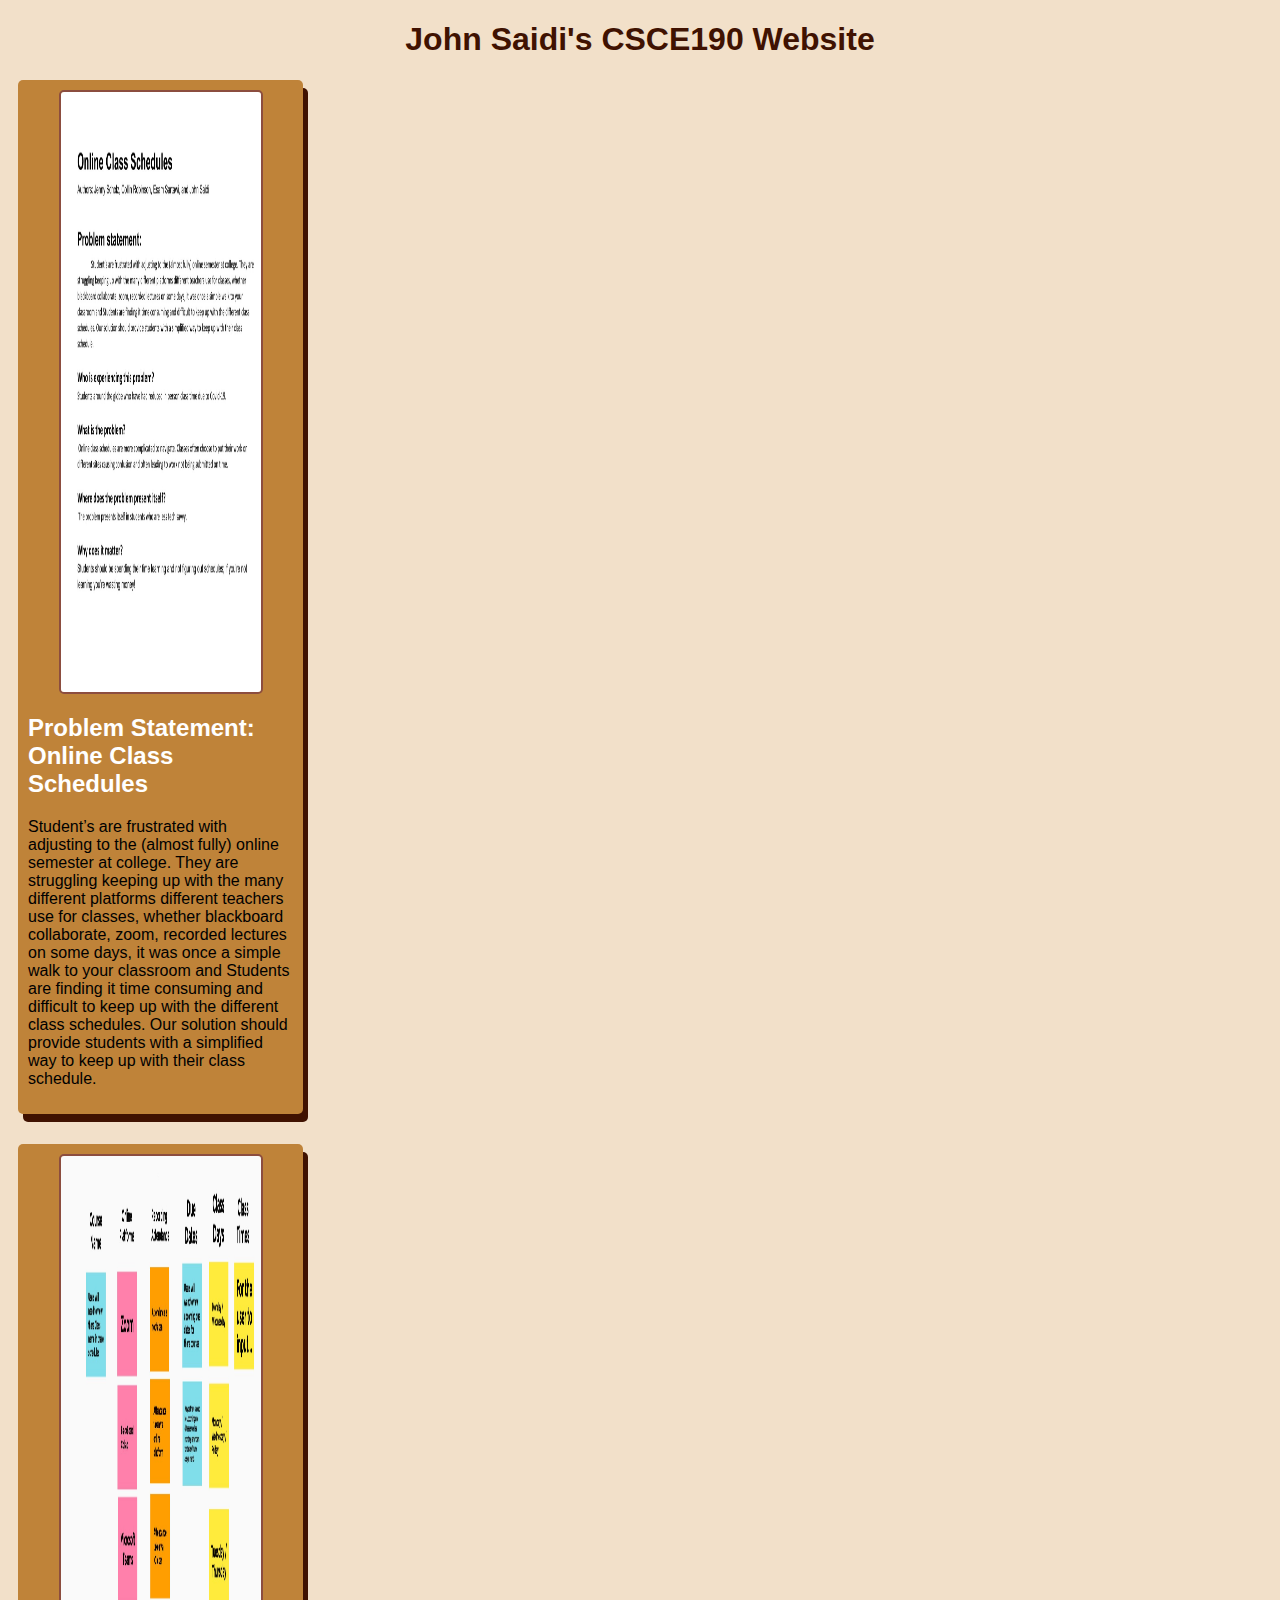
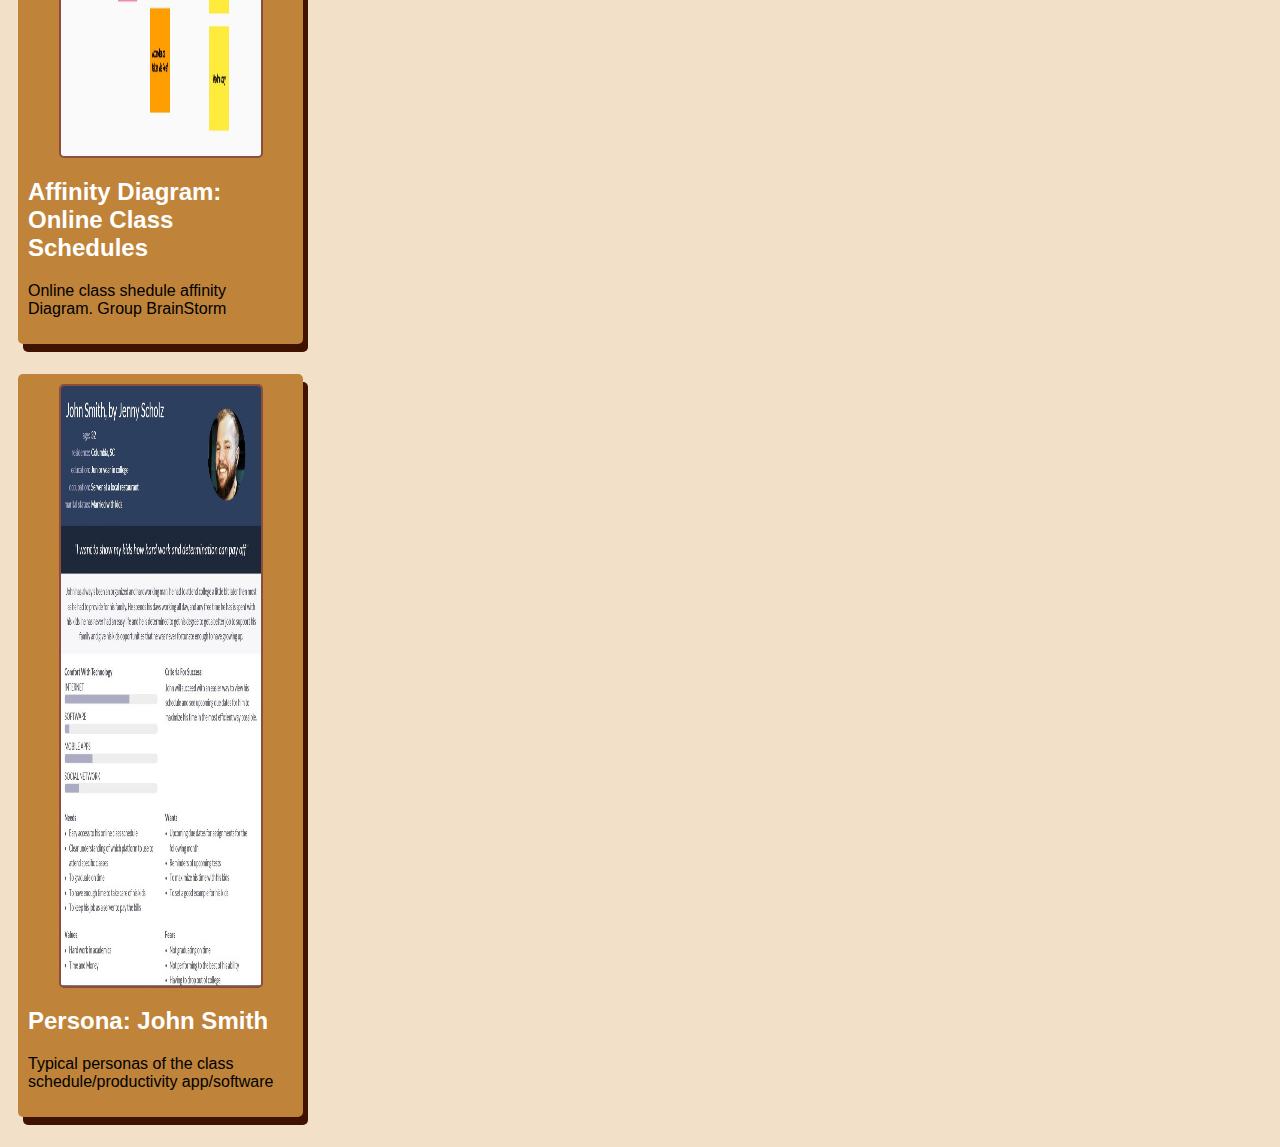
==== index.html @ 9ff36055 "Peronas" ====
<!DOCTYPE html>
<html lang="en">
<head>
    <meta charset="UTF-8">
    <meta name="viewport" content="width=device-width, initial-scale=1.0">
    <link rel="stylesheet" href="style.css">
    <title>CSCE 190: John Saidi</title>
</head>
<body>
    <h1>John Saidi's CSCE190 Website</h1>

        <section class="assignment">
            <a href="files/problem-statement.pdf"><img src="images/problem-statement.png" alt="Problem Statement PDF" width="500" height="600"></a>
            <a href="files/problem-statement.pdf"><h2>Problem Statement: Online Class Schedules </h2></a>
            <p>
                Student’s are frustrated with adjusting to the (almost fully) online semester at college. They are struggling keeping up with the many different platforms different teachers use for classes, whether blackboard collaborate, zoom, recorded lectures on some days, it was once a simple walk to your classroom and Students are finding it time consuming and difficult to keep up with the different class schedules. Our solution should provide students with a simplified way to keep up with their class schedule.
            </p>
        </section>

        <section class="assignment">
            <a href="files/Affinity Diagram - Online Class Schedules.pdf"><img src="images/AD.png" alt="Affinity Diagram PDF" width="500" height="600"></a>
            <a href="files/Affinity Diagram - Online Class Schedules.pdf"><h2>Affinity Diagram: Online Class Schedules </h2></a>
            <p>
                Online class shedule affinity Diagram. Group BrainStorm  
            </p>
        </section>

        <section class="assignment">
            <a href="files/combine_personas(1).pdf"><img src="images/personas_SharedScreenshot.png.jpg" alt="Affinity Diagram PDF" width="500" height="600"></a>
            <a href="files/combine_personas(1).pdf"><h2>Persona: John Smith </h2></a>
            <p>
                Typical personas of the class schedule/productivity app/software
            </p>
        </section>
</body>
</html>
---- style.css ----
body {
    background:#F2E0C9;
    font-family:Arial, Helvetica, sans-serif;
}

.assignments {
    display:flex;
    flex-wrap:wrap;
}

.assignment {
    width:21%;
    padding:10px;
    margin:10px;
    margin-bottom: 30px;
    background:#BF8339;
    border-radius:5px;
    box-shadow: 5px 8px #401201;
}

.assignment img {
    width:200px;
    border: 2px solid #8C4D3F;
    margin-right:20px;
    border-radius:5px;
    display:block;
    margin:auto;
}

h1 {
    color: #401201;
    text-align:center;
}

a {
    text-decoration:none;
    color:#fff;
}

.assignment a:hover {
    color:#401201;
}
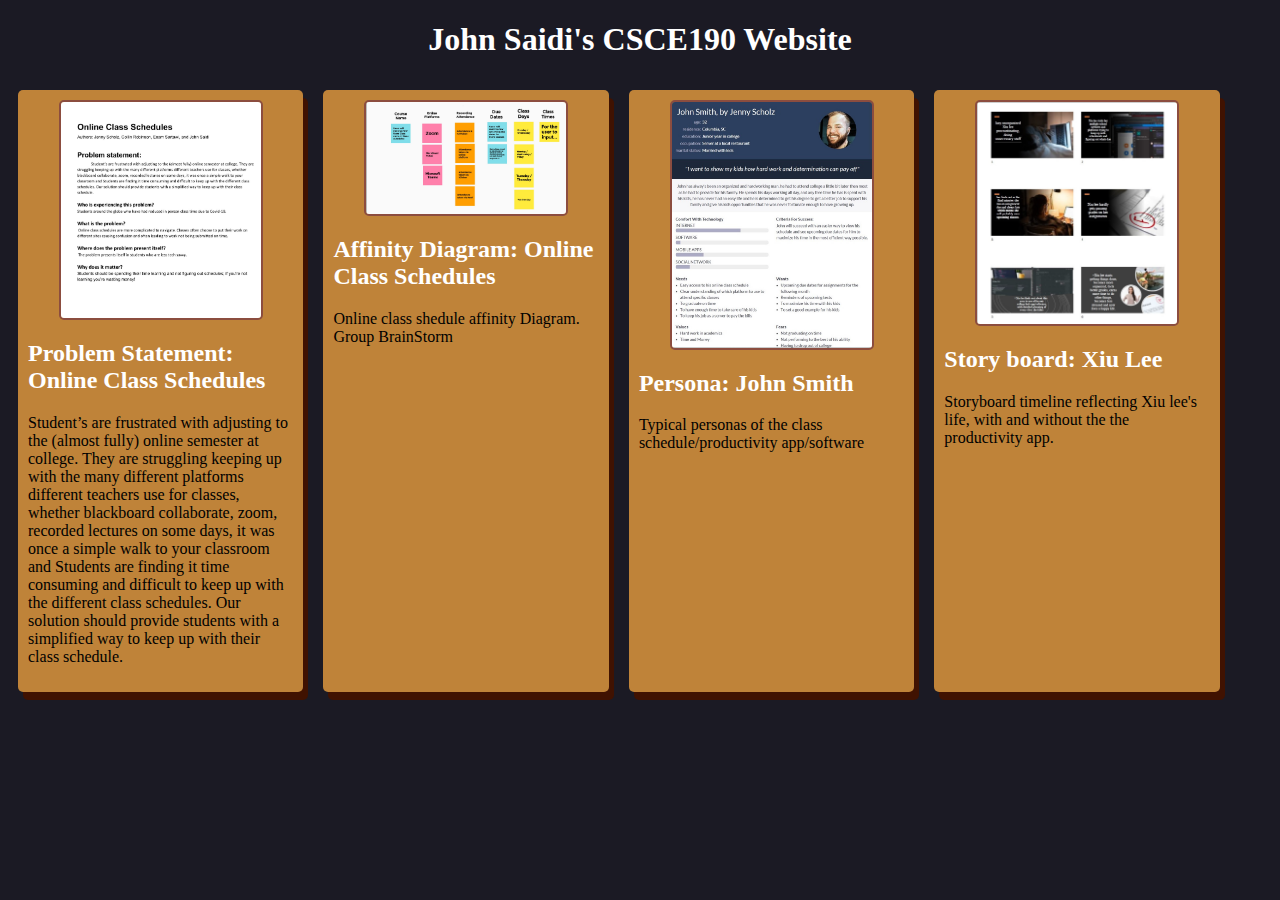
==== commit e2abc71c: "10/11/20" ====
--- a/index.html
+++ b/index.html
@@ -8,29 +8,50 @@
 </head>
 <body>
     <h1>John Saidi's CSCE190 Website</h1>
-
+    <div class="assignments">
         <section class="assignment">
-            <a href="files/problem-statement.pdf"><img src="images/problem-statement.png" alt="Problem Statement PDF" width="500" height="600"></a>
+            
+            <a href="files/problem-statement.pdf"><img src="images/problem-statement.png" alt="Problem Statement PDF"></a>
             <a href="files/problem-statement.pdf"><h2>Problem Statement: Online Class Schedules </h2></a>
-            <p>
+            <p class="details">
                 Student’s are frustrated with adjusting to the (almost fully) online semester at college. They are struggling keeping up with the many different platforms different teachers use for classes, whether blackboard collaborate, zoom, recorded lectures on some days, it was once a simple walk to your classroom and Students are finding it time consuming and difficult to keep up with the different class schedules. Our solution should provide students with a simplified way to keep up with their class schedule.
             </p>
+            
         </section>
 
         <section class="assignment">
-            <a href="files/Affinity Diagram - Online Class Schedules.pdf"><img src="images/AD.png" alt="Affinity Diagram PDF" width="500" height="600"></a>
+        
+            <a href="files/Affinity Diagram - Online Class Schedules.pdf"><img src="images/AD.png" alt="Affinity Diagram PDF"></a>
             <a href="files/Affinity Diagram - Online Class Schedules.pdf"><h2>Affinity Diagram: Online Class Schedules </h2></a>
-            <p>
+            <p class="details">
                 Online class shedule affinity Diagram. Group BrainStorm  
-            </p>
+            </p> 
+        
         </section>
 
         <section class="assignment">
-            <a href="files/combine_personas(1).pdf"><img src="images/personas_SharedScreenshot.png.jpg" alt="Affinity Diagram PDF" width="500" height="600"></a>
-            <a href="files/combine_personas(1).pdf"><h2>Persona: John Smith </h2></a>
-            <p>
+          
+            <a href="files/combine_personas(1).pdf"><img src="images/personas_SharedScreenshot.png.jpg" alt="John smith persona"></a>
+            <a href="files/combine_personas(1).pdf">
+            <h2>Persona: John Smith </h2></a>
+            <p class="details">
                 Typical personas of the class schedule/productivity app/software
             </p>
+          
         </section>
+
+        <section class="assignment">
+        
+            <a href="files/Storyboardfinal (2).pdf"><img src="images/storyboard.png.jpg" alt="Xiu Lee story board"></a>
+            <a href="files/Storyboardfinal (2).pdf">
+            <h2>Story board: Xiu Lee </h2></a>
+            <p class="details">
+                Storyboard timeline reflecting Xiu lee's life, with and without the the productivity app.
+            </p>
+          
+        </section>
+    </div> 
+
+
 </body>
 </html>--- a/style.css
+++ b/style.css
@@ -1,12 +1,12 @@
-body {
-    background:#F2E0C9;
-    font-family:Arial, Helvetica, sans-serif;
+
+body{
+    background-color: #1b1a24;
 }
 
 .assignments {
     display:flex;
     flex-wrap:wrap;
-}
+}    
 
 .assignment {
     width:21%;
@@ -18,6 +18,8 @@
     box-shadow: 5px 8px #401201;
 }
 
+
+
 .assignment img {
     width:200px;
     border: 2px solid #8C4D3F;
@@ -27,16 +29,14 @@
     margin:auto;
 }
 
-h1 {
-    color: #401201;
-    text-align:center;
+a{
+    text-decoration: none;
+    color: white;
+}
+h1{
+    text-align: center;
+    color: white;
+ 
+    
 }
 
-a {
-    text-decoration:none;
-    color:#fff;
-}
-
-.assignment a:hover {
-    color:#401201;
-}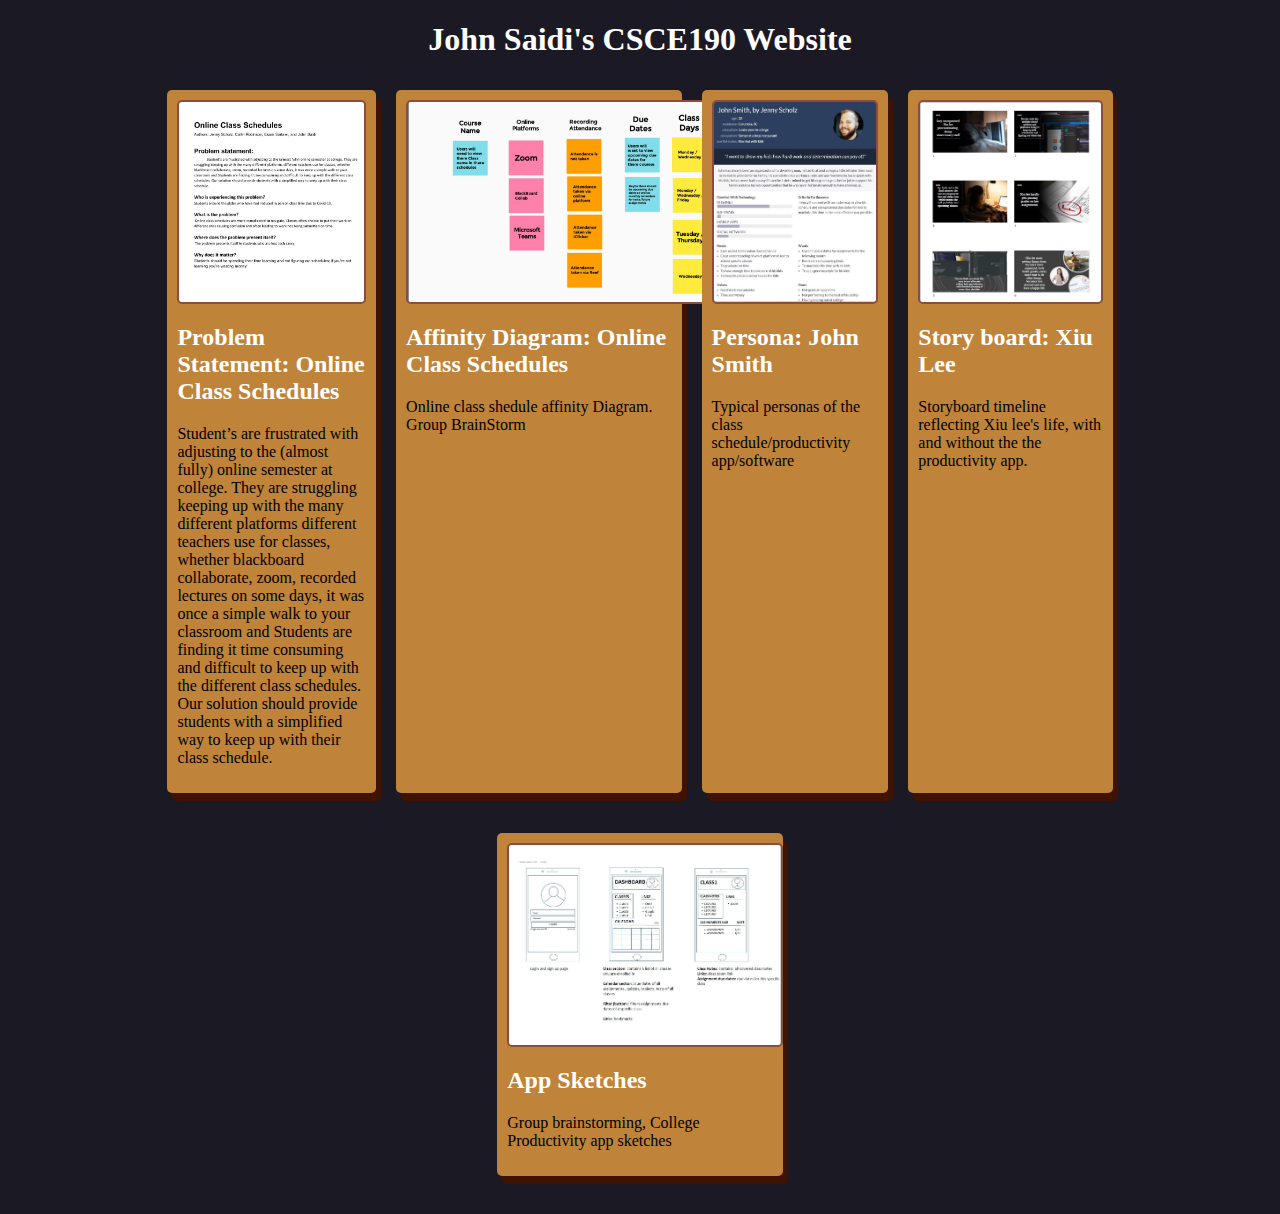
==== commit ec7b57a8: "added App Sketches" ====
--- a/index.html
+++ b/index.html
@@ -50,6 +50,18 @@
             </p>
           
         </section>
+
+
+        <section class="assignment">
+        
+            <a href="files/sketchcombinepdf.pdf"><img src="images/appsketchSharedScreenshot.png.jpg" alt="Group app sketches"></a>
+            <a href="files/sketchcombinepdf.pdf">
+            <h2> App Sketches </h2></a>
+            <p class="details">
+               Group brainstorming, College Productivity app sketches
+            </p>
+          
+        </section>
     </div> 
 
 
--- a/style.css
+++ b/style.css
@@ -6,6 +6,10 @@
 .assignments {
     display:flex;
     flex-wrap:wrap;
+    justify-content: center;
+    
+  
+    
 }    
 
 .assignment {
@@ -16,17 +20,21 @@
     background:#BF8339;
     border-radius:5px;
     box-shadow: 5px 8px #401201;
+    flex: 0 1 150px;
+   
 }
 
 
 
 .assignment img {
-    width:200px;
+    width:auto;
+    height: 200px;
     border: 2px solid #8C4D3F;
     margin-right:20px;
     border-radius:5px;
     display:block;
     margin:auto;
+   
 }
 
 a{
@@ -40,3 +48,10 @@
     
 }
 
+@media screen and (max-width: 1024)
+{
+    .assignments{
+        flex-direction: column;
+    }
+}
+
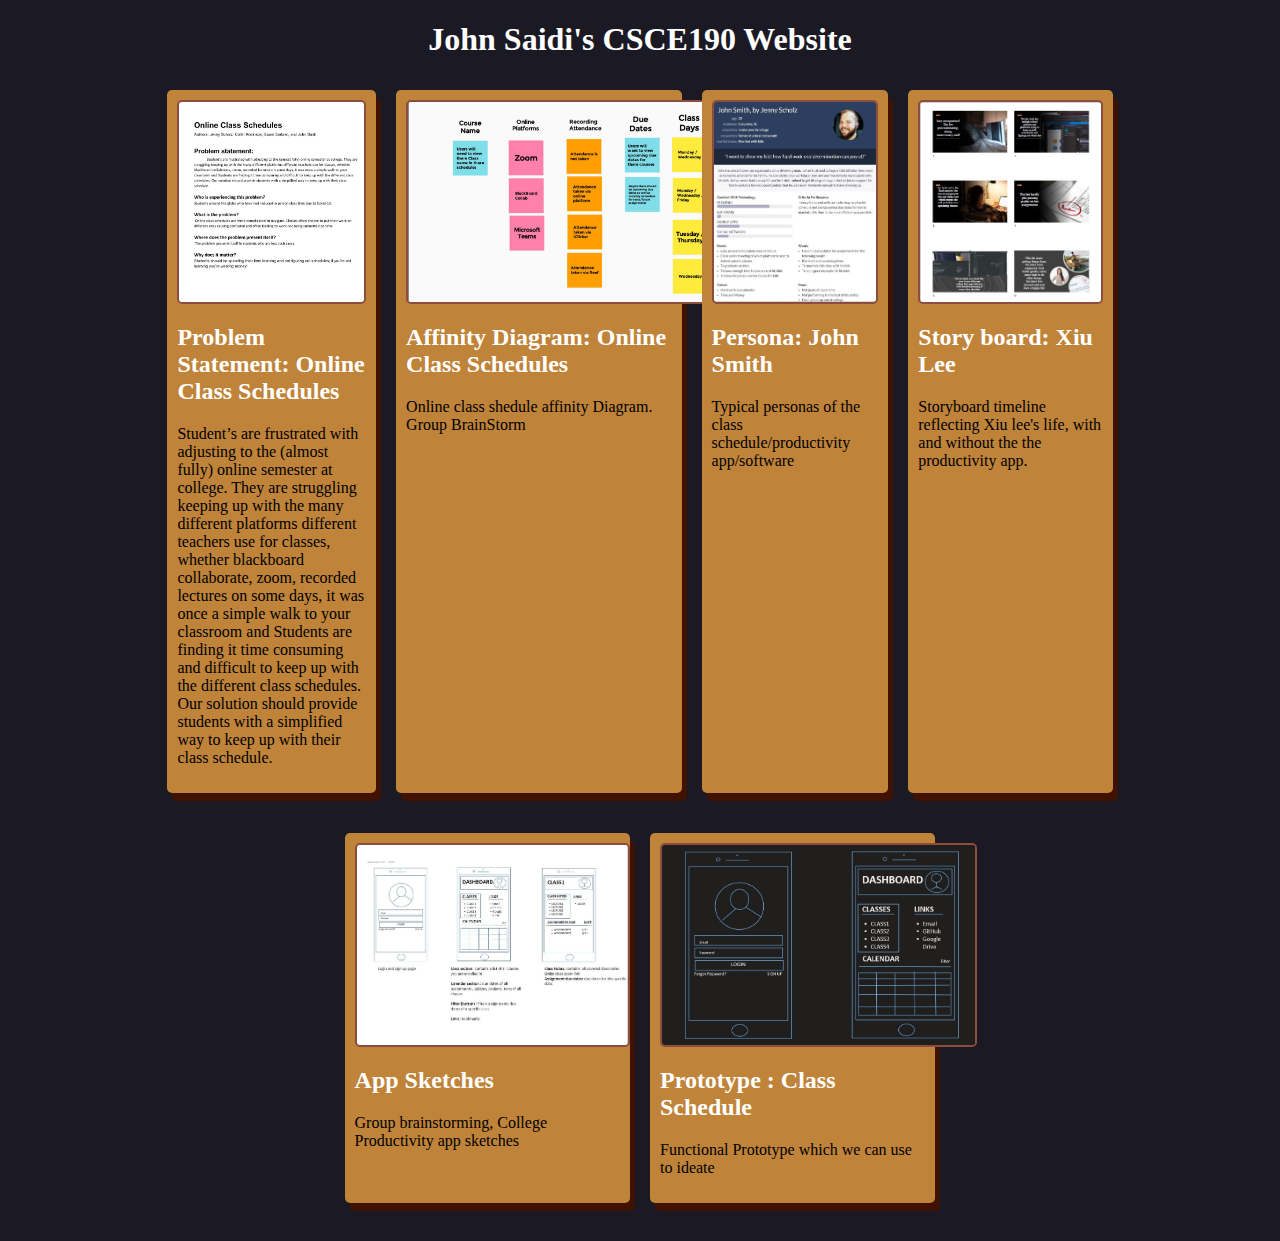
==== commit 24914bd3: "Functional prototype" ====
--- a/index.html
+++ b/index.html
@@ -62,6 +62,17 @@
             </p>
           
         </section>
+
+        <section class="assignment">
+        
+            <a href="https://www.dailymotion.com/video/x7x2695"><img src="images/appprototypeSharedScreenshot.jpg" alt="Functional Prototype"></a>
+            <a href="https://www.dailymotion.com/video/x7x2695">
+            <h2> Prototype : Class Schedule  </h2></a>
+            <p class="details">
+               Functional Prototype which we can use to ideate
+            </p>
+          
+        </section>
     </div> 
 
 
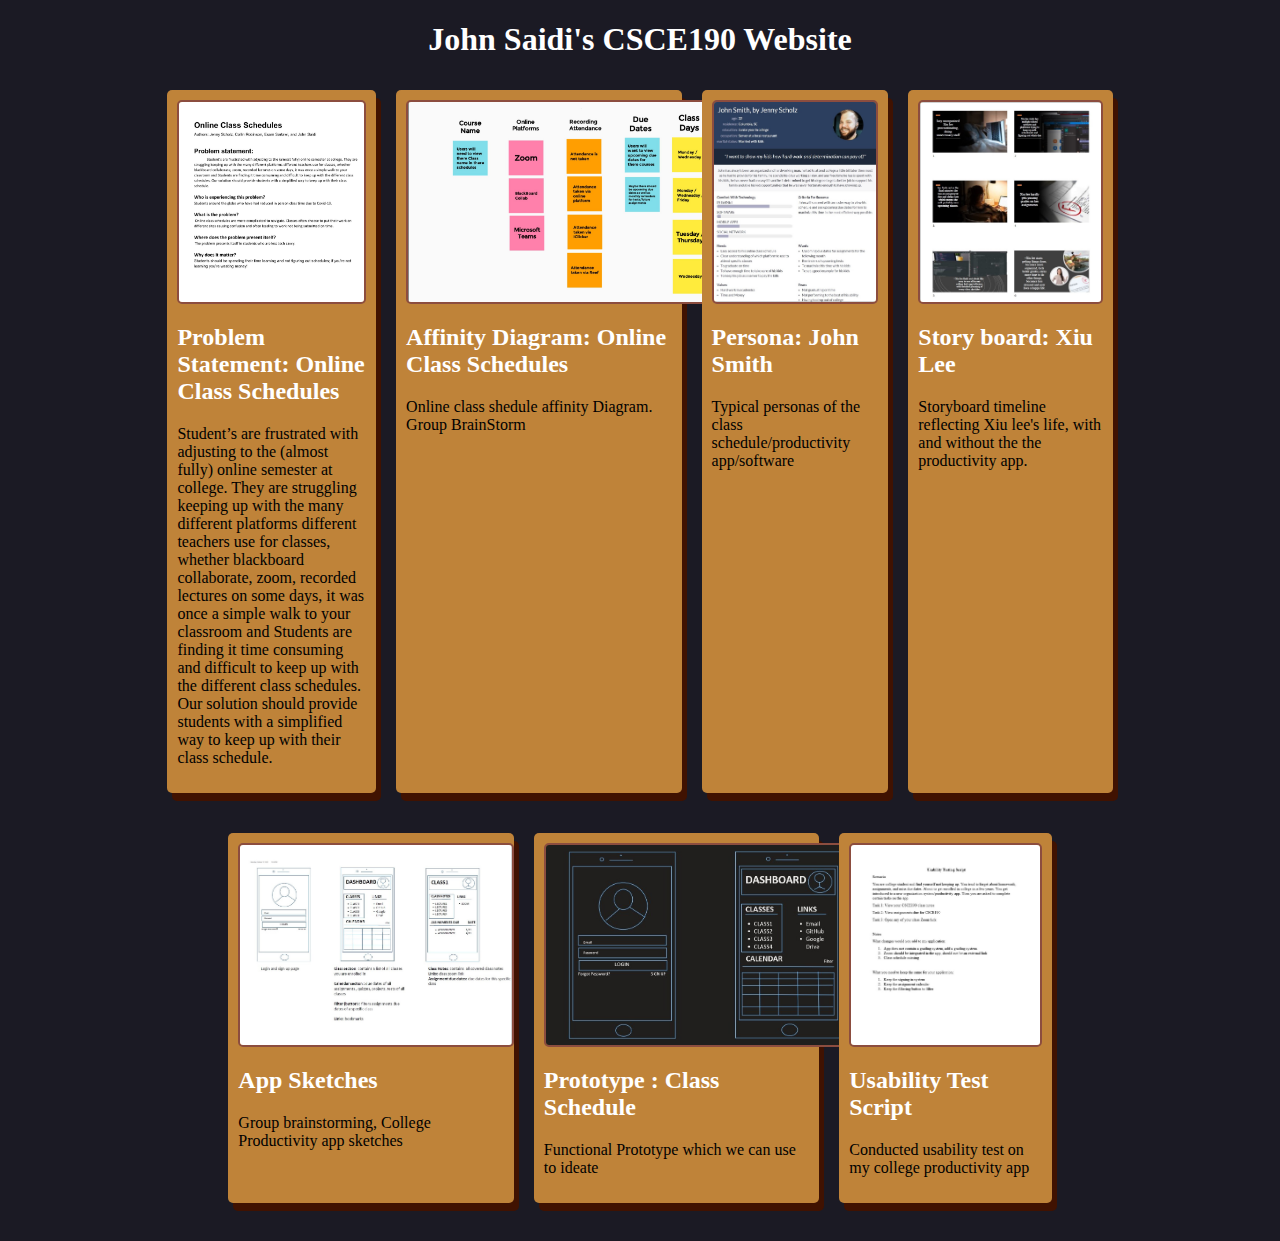
==== commit 77a94a86: "Usability test script" ====
--- a/index.html
+++ b/index.html
@@ -73,6 +73,19 @@
             </p>
           
         </section>
+
+        <section class="assignment">
+        
+            <a href="files/1Usability_Testing_Script.pdf"><img src="images/scriptSharedScreenshot.jpg" alt="Group app sketches"></a>
+            <a href="files/1Usability_Testing_Script.pdf">
+            <h2> Usability Test Script </h2></a>
+            <p class="details">
+                Conducted usability test on my college productivity app 
+            </p>
+          
+        </section>
+
+        
     </div> 
 
 
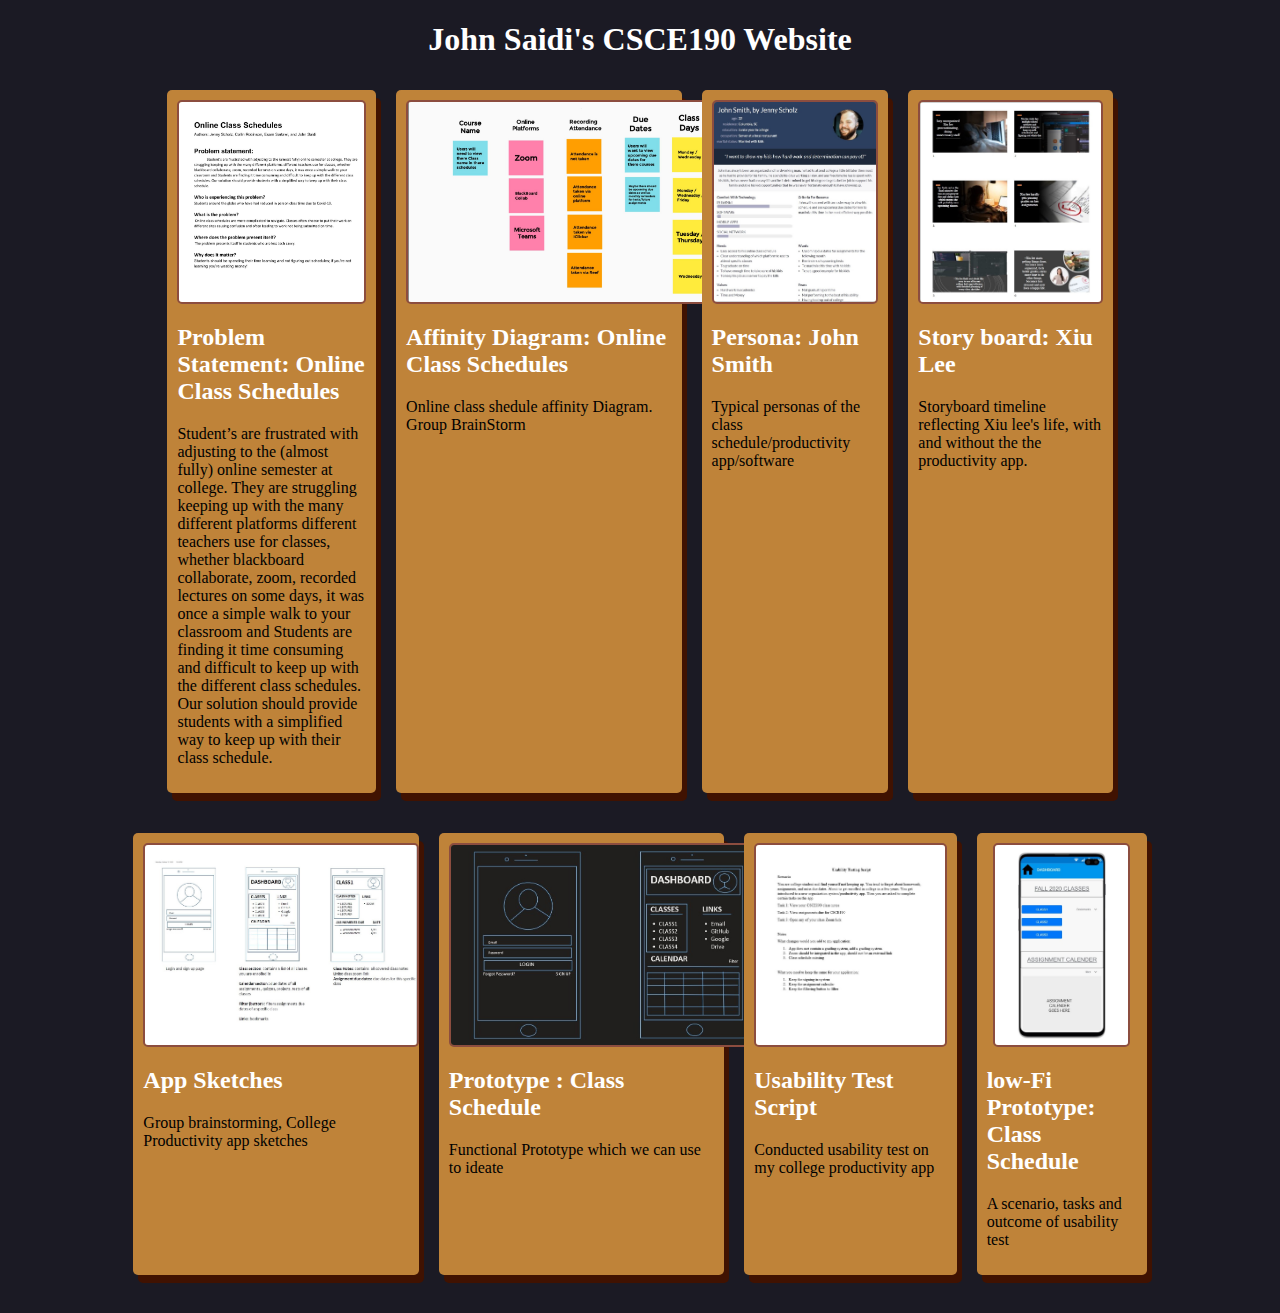
==== commit 39ace85f: "low-fi prototype" ====
--- a/index.html
+++ b/index.html
@@ -85,6 +85,18 @@
           
         </section>
 
+
+        <section class="assignment">
+        
+            <a href="files/Productivity App-html/index.html"><img src="images/LFPROTOSharedScreenshot.jpg" alt="Group app sketches"></a>
+            <a href="files/Productivity App-html/index.html">
+            <h2> low-Fi Prototype: Class Schedule </h2></a>
+            <p class="details">
+                A scenario, tasks and outcome of usability test
+            </p>
+          
+        </section>
+
         
     </div> 
 
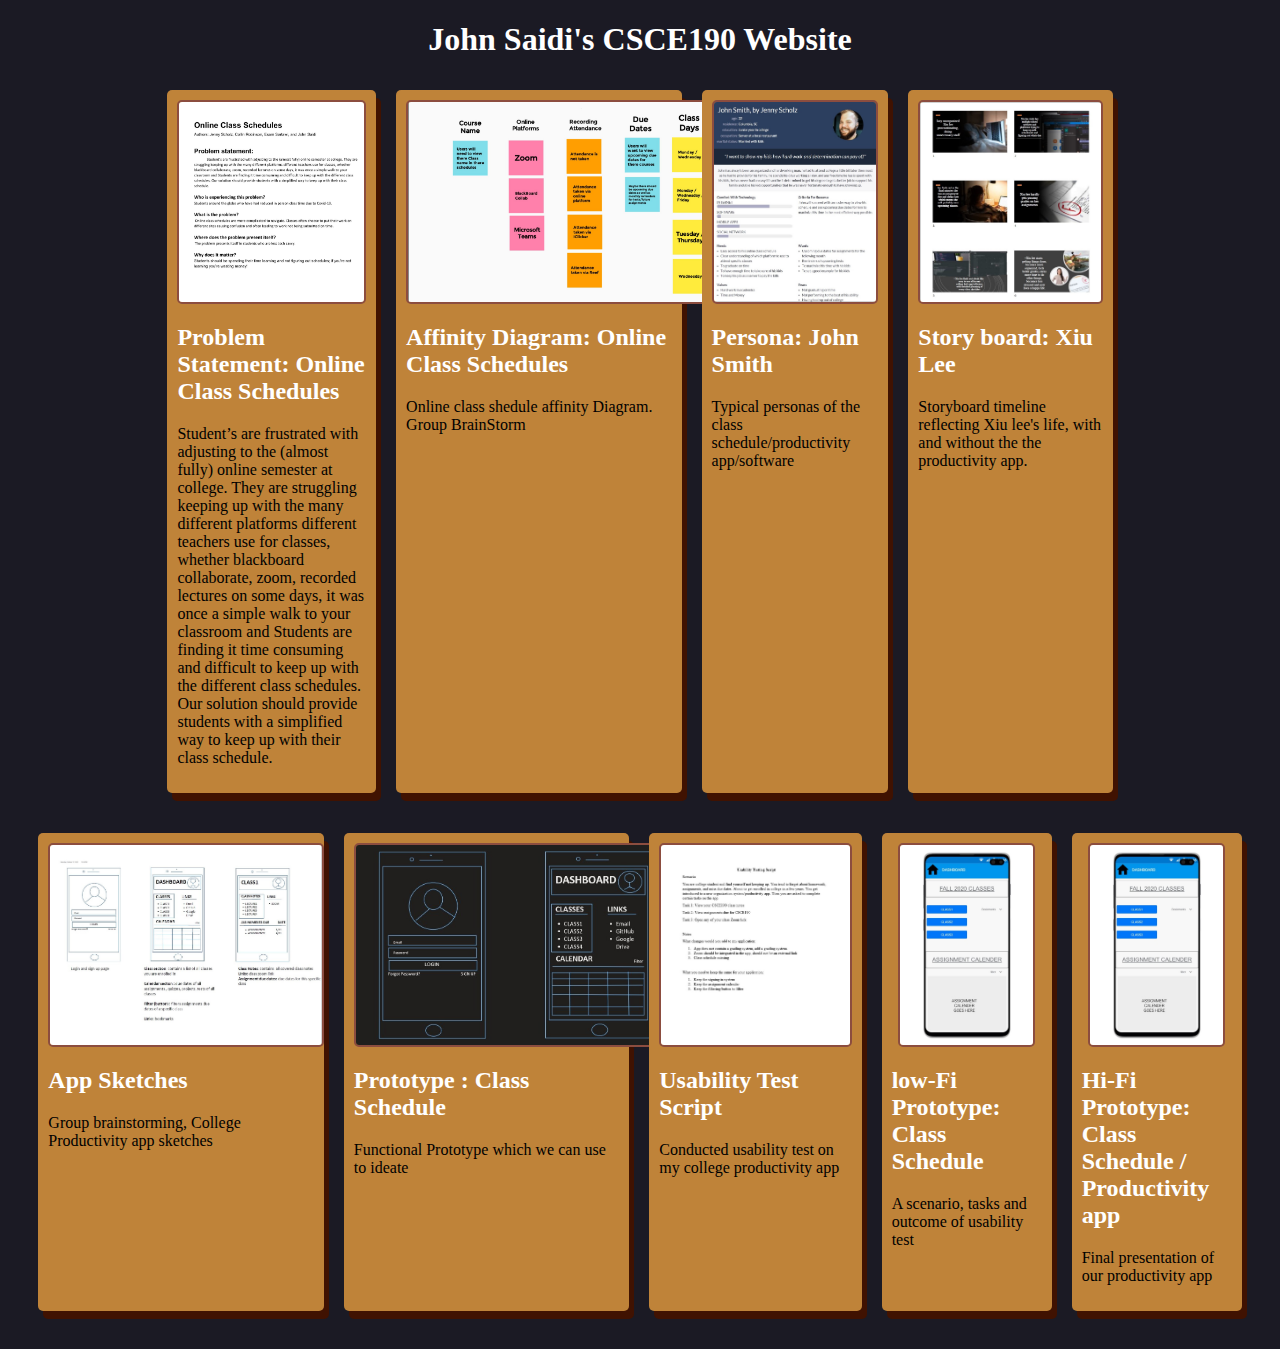
==== commit fafb751d: "$comment" ====
--- a/index.html
+++ b/index.html
@@ -76,8 +76,8 @@
 
         <section class="assignment">
         
-            <a href="files/1Usability_Testing_Script.pdf"><img src="images/scriptSharedScreenshot.jpg" alt="Group app sketches"></a>
-            <a href="files/1Usability_Testing_Script.pdf">
+            <a href="https://www.youtube.com/watch?v=VM12pwXRE30"><img src="images/scriptSharedScreenshot.jpg" alt="Group app sketches"></a>
+            <a href="https://www.youtube.com/watch?v=VM12pwXRE30">
             <h2> Usability Test Script </h2></a>
             <p class="details">
                 Conducted usability test on my college productivity app 
@@ -97,6 +97,19 @@
           
         </section>
 
+
+        <section class="assignment">
+        
+            <a href="files/Productivity App-html/index.html"><img src="images/LFPROTOSharedScreenshot.jpg" alt="Group app sketches"></a>
+            <a href="files/Productivity App-html/index.html">
+            <h2> Hi-Fi Prototype: Class Schedule / Productivity app </h2></a>
+            <p class="details">
+                Final presentation of our productivity app
+            </p>
+          
+        </section>
+
+
         
     </div> 
 
--- a/style.css
+++ b/style.css
@@ -23,8 +23,6 @@
     flex: 0 1 150px;
    
 }
-
-
 
 .assignment img {
     width:auto;
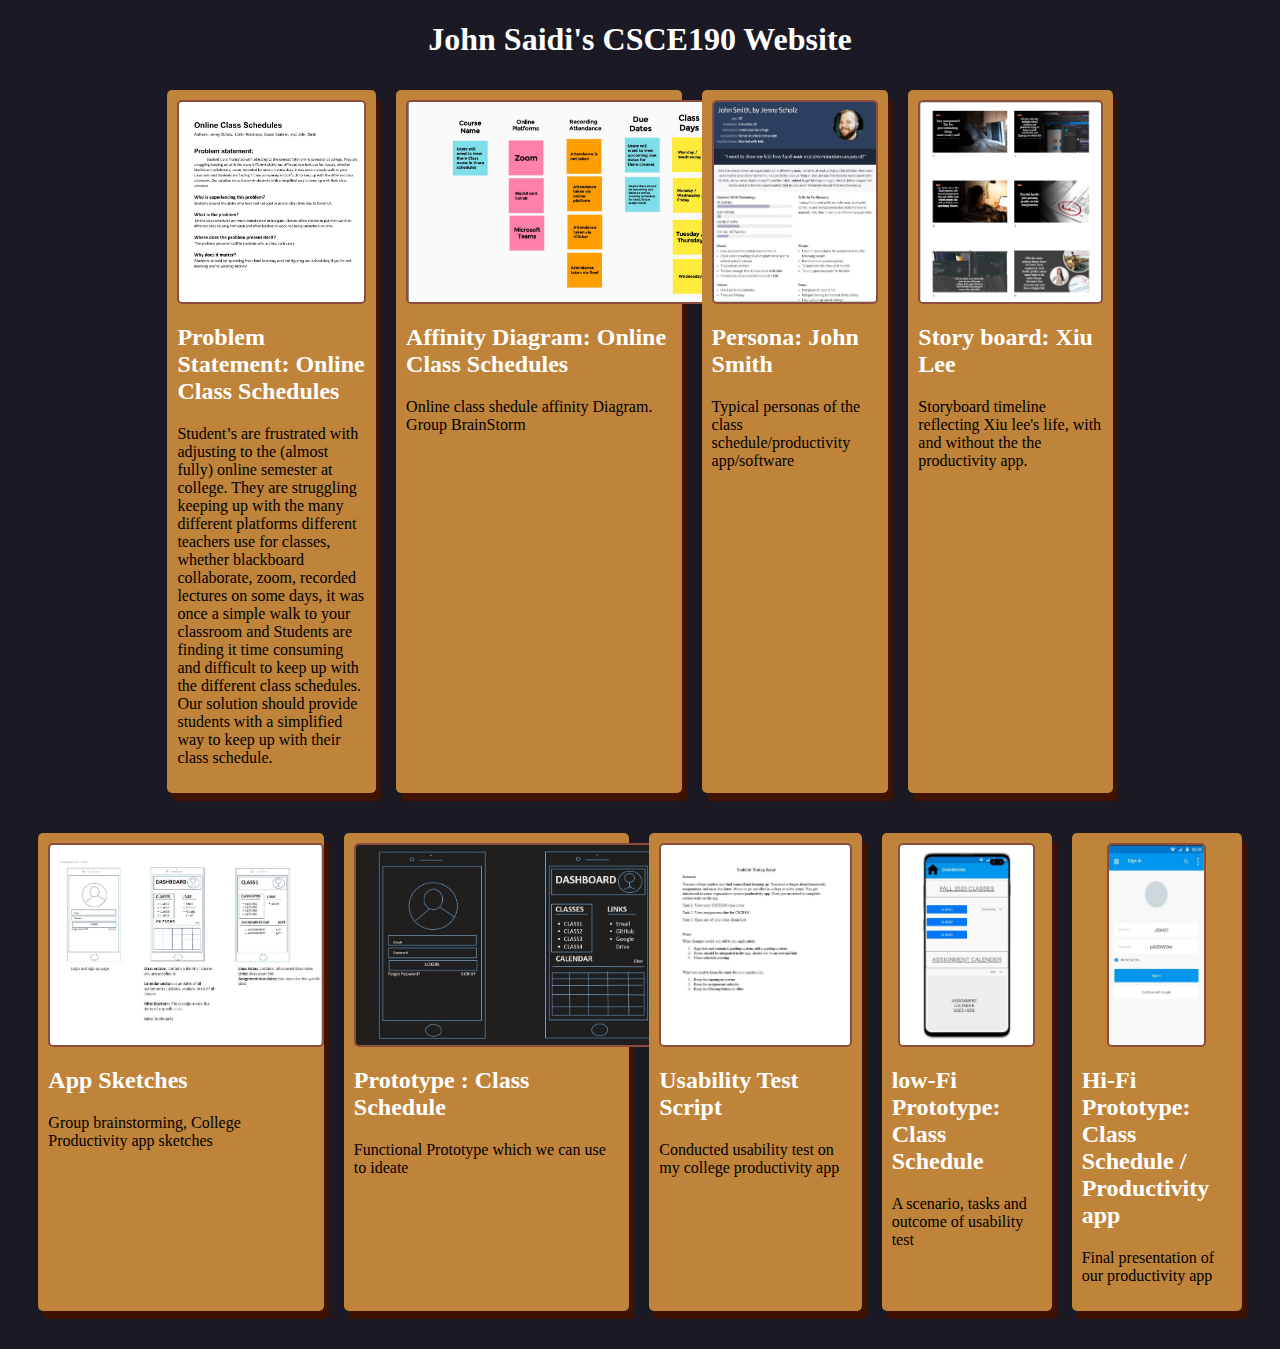
==== commit da698e18: "$comment" ====
--- a/index.html
+++ b/index.html
@@ -100,8 +100,8 @@
 
         <section class="assignment">
         
-            <a href="files/Productivity App-html/index.html"><img src="images/LFPROTOSharedScreenshot.jpg" alt="Group app sketches"></a>
-            <a href="files/Productivity App-html/index.html">
+            <a href="https://www.youtube.com/watch?v=VM12pwXRE30"><img src="images/finalhifiSharedScreenshot.jpg" alt="Group app sketches"></a>
+            <a href="https://www.youtube.com/watch?v=VM12pwXRE30">
             <h2> Hi-Fi Prototype: Class Schedule / Productivity app </h2></a>
             <p class="details">
                 Final presentation of our productivity app
